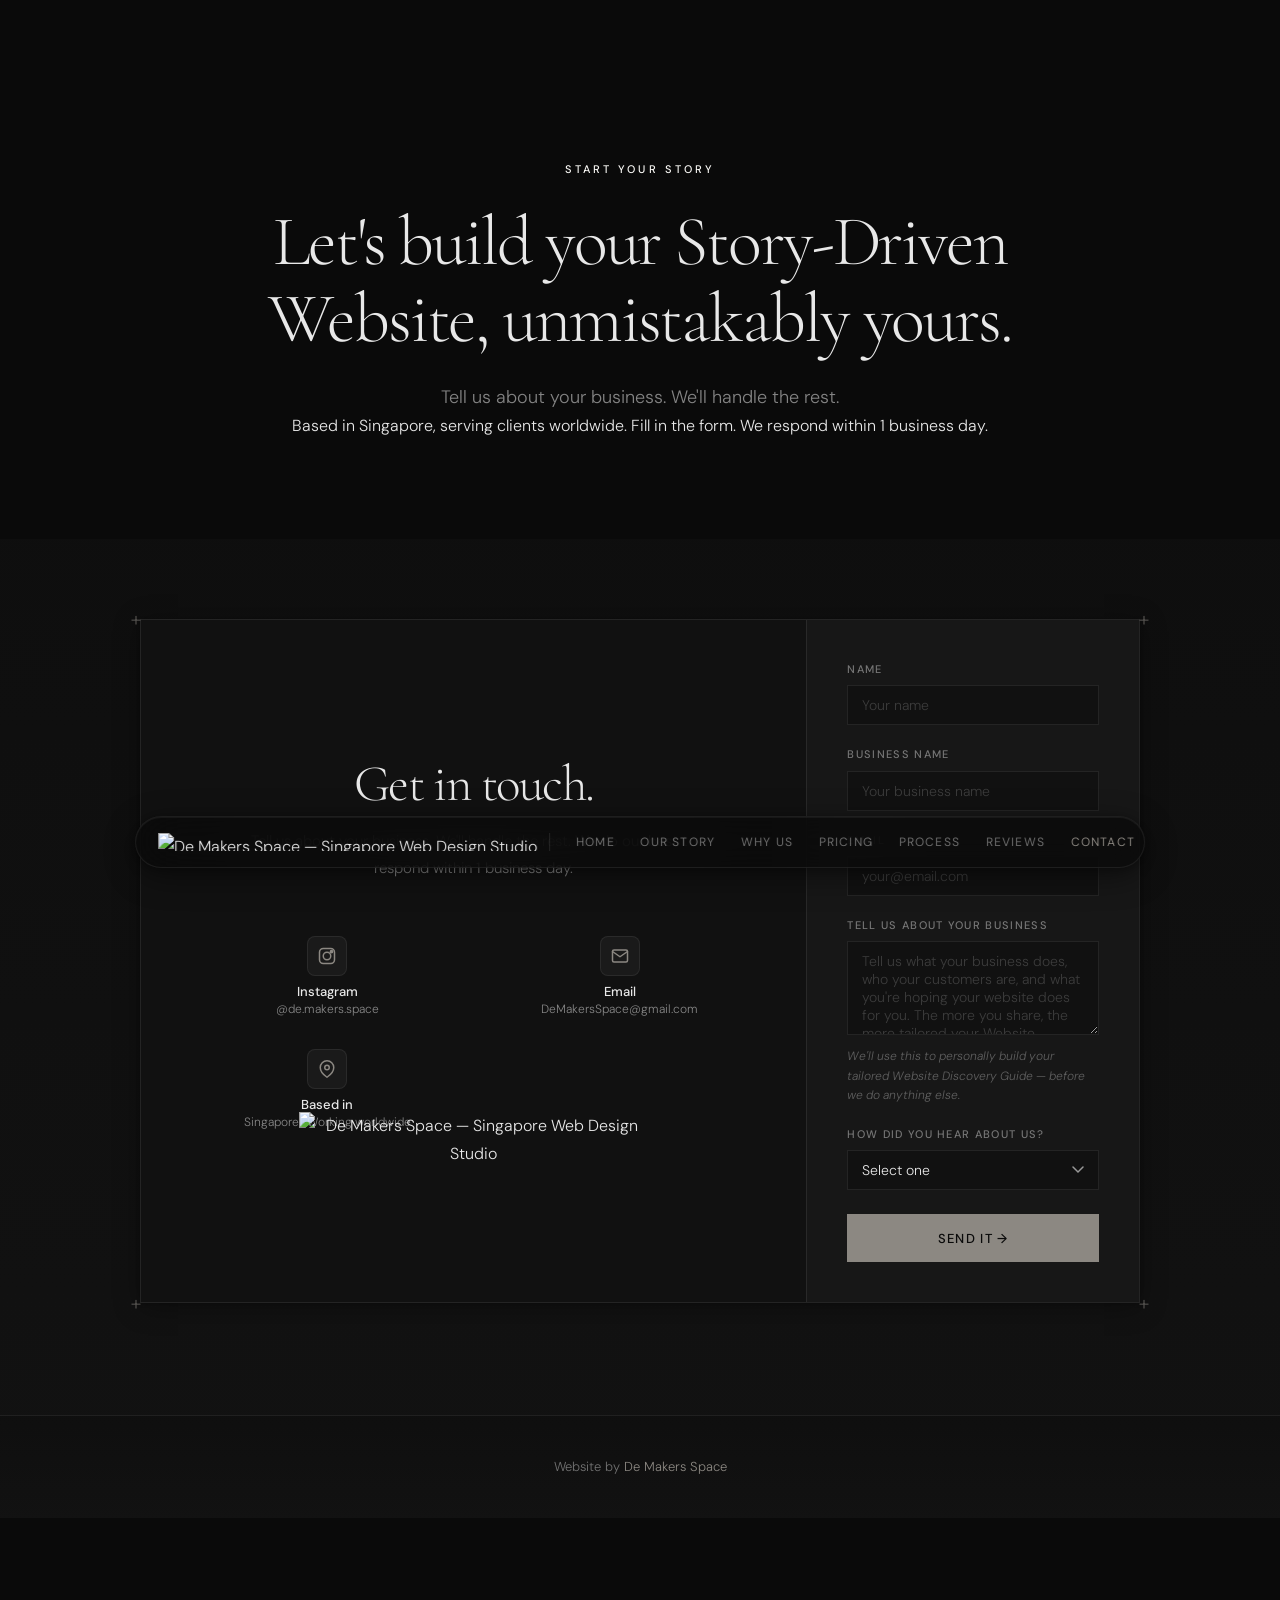
==== contact.html @ ecdd0b16 "Add files via upload" ====
<!DOCTYPE html>
<html lang="en">
<head>
  <meta charset="UTF-8" />
  <meta name="viewport" content="width=device-width, initial-scale=1.0, viewport-fit=cover" />
  <title>Contact | Hire a Web Designer Singapore | De Makers Space</title>
  <meta name="description" content="Ready to build your Singapore website? Contact De Makers Space. Fill in our quick form and we'll respond within 1 business day. Free first consultation." />
  <!-- ── SEO: Canonical & Indexing ── -->
  <link rel="canonical" href="https://demakersspace.com/contact.html" />
  <!-- ── SEO: Open Graph & Social Sharing ── -->
  <meta property="og:type" content="website" />
  <meta property="og:site_name" content="De Makers Space" />
  <meta property="og:url" content="https://demakersspace.com/contact.html" />
  <meta property="og:title" content="Contact | Hire a Web Designer Singapore | De Makers Space" />
  <meta property="og:description" content="Ready to build your website? Get in touch with De Makers Space. We respond within 1 business day." />
  <meta property="og:image" content="https://demakersspace.com/assets/DMS_Logo.png" />
  <meta property="og:image:alt" content="Contact De Makers Space — Singapore Web Design Studio" />
  <meta property="og:locale" content="en_SG" />
  <meta name="twitter:card" content="summary_large_image" />
  <meta name="twitter:title" content="Contact De Makers Space | Web Designer Singapore" />
  <meta name="twitter:description" content="Ready to build your website? Get in touch — we respond within 1 business day." />
  <meta name="twitter:image" content="https://demakersspace.com/assets/DMS_Logo.png" />
  <!-- ── Favicon ── -->
  <link rel="icon" href="assets/DMS_Logo.png" type="image/png" />
  <link rel="apple-touch-icon" href="assets/DMS_Logo.png" />
  <!-- ── AEO: Entity & Author Signals ── -->
  <meta name="author" content="De Makers Space" />
  <link rel="me" href="https://www.instagram.com/de.makers.space/" />
  <!-- ── SEO: Local & Geo Signals ── -->
  <meta name="geo.region" content="SG" />
  <meta name="geo.placename" content="Singapore" />
  <meta name="geo.position" content="1.3850;103.7447" />
  <!-- ── SEO: Google Search Console Verification ── -->
  <!-- <meta name="google-site-verification" content="REPLACE_WITH_YOUR_VERIFICATION_CODE" /> -->
  <!-- ── SEO: hreflang ── -->
  <link rel="alternate" hreflang="en-SG" href="https://demakersspace.com/contact.html" />
  <link rel="alternate" hreflang="x-default" href="https://demakersspace.com/contact.html" />
  <!-- ── Performance: Resource Hints ── -->
  <link rel="preconnect" href="https://fonts.googleapis.com" />
  <link rel="preconnect" href="https://fonts.gstatic.com" crossorigin />
  <link rel="dns-prefetch" href="https://www.google-analytics.com" />
  <link rel="preload" href="assets/DMS_Logo.webp" as="image" fetchpriority="high" />
  <link rel="preload" href="assets/ContactUsBackgroundHeroSection.webp" as="image" />
  <link rel="dns-prefetch" href="https://api.web3forms.com" />
  <!-- ── Fonts ── -->
  <link rel="stylesheet" href="https://fonts.googleapis.com/css2?family=Cormorant+Garamond:ital,wght@0,300;0,400;0,600;1,300;1,400&family=DM+Sans:wght@300;400;500&display=swap" />
  <!-- ── Styles ── -->
  <link rel="stylesheet" href="global.css" />
  <link rel="stylesheet" href="contact.css" />
  <!-- ── AEO: FAQ Schema ── -->
  <script type="application/ld+json">
  {
    "@context": "https://schema.org",
    "@type": "FAQPage",
    "mainEntity": [
      {
        "@type": "Question",
        "name": "How do I contact De Makers Space?",
        "acceptedAnswer": {
          "@type": "Answer",
          "text": "You can contact De Makers Space by filling in the contact form on this page with your name, business name, email address, and a brief description of your project. You can also reach us via email at DeMakersSpace@gmail.com or on Instagram at @de.makers.space. De Makers Space responds to all enquiries within 1 business day."
        }
      },
      {
        "@type": "Question",
        "name": "How do I get started with De Makers Space?",
        "acceptedAnswer": {
          "@type": "Answer",
          "text": "Getting started with De Makers Space is simple: fill in the contact form on this page, tell us about your business, your goals, and what you're looking for in a website. De Makers Space will respond within 1 business day to arrange a discovery call — from there, the 7-step process begins."
        }
      },
      {
        "@type": "Question",
        "name": "How quickly does De Makers Space respond to enquiries?",
        "acceptedAnswer": {
          "@type": "Answer",
          "text": "De Makers Space responds to all enquiries within 1 business day. For faster responses, you can also reach out directly on Instagram at @de.makers.space."
        }
      }
    ]
  }
  </script>
  <!-- ── SEO: Schema Markup — DOMAIN PLACEHOLDER: replace demakersspace.com with actual domain ── -->
  <script type="application/ld+json">
  {
    "@context": "https://schema.org",
    "@graph": [
      {
        "@type": "WebSite",
        "@id": "https://demakersspace.com/#website",
        "name": "De Makers Space",
        "url": "https://demakersspace.com"
      },
      {
        "@type": "ProfessionalService",
        "@id": "https://demakersspace.com/#business",
        "name": "De Makers Space",
        "url": "https://demakersspace.com",
        "logo": "https://demakersspace.com/assets/DMS_Logo.png",
        "description": "Boutique custom web design studio based in Singapore, working with businesses worldwide. We build story-first, handcoded websites — no templates, built around your brand.",
        "address": {
          "@type": "PostalAddress",
          "addressLocality": "Choa Chu Kang",
          "addressRegion": "Singapore",
          "postalCode": "",
          "addressCountry": "SG"
        },
        "geo": {
          "@type": "GeoCoordinates",
          "latitude": 1.3850,
          "longitude": 103.7447
        },
        "telephone": "",
        "email": "DeMakersSpace@gmail.com",
        "priceRange": "$$",
        "currenciesAccepted": "SGD",
        "areaServed": "Worldwide",
        "sameAs": ["https://www.instagram.com/de.makers.space/"]
      },
      {
        "@type": "ContactPage",
        "@id": "https://demakersspace.com/contact.html",
        "url": "https://demakersspace.com/contact.html",
        "name": "Contact | Hire a Web Designer Singapore | De Makers Space",
        "description": "Get in touch with De Makers Space. Tell us about your Singapore business and we'll respond within 1 business day.",
        "contactOption": "TollFree",
        "areaServed": "Worldwide",
        "availableLanguage": "English"
      },
      {
        "@type": "BreadcrumbList",
        "itemListElement": [
          {
            "@type": "ListItem",
            "position": 1,
            "name": "Home",
            "item": "https://demakersspace.com/"
          },
          {
            "@type": "ListItem",
            "position": 2,
            "name": "Contact",
            "item": "https://demakersspace.com/contact.html"
          }
        ]
      }
    ]
  }
  </script>
</head>
<body>
  <a href="#main-content" class="skip-link">Skip to main content</a>

  <!-- ── Pill Navigation ── -->
  <nav class="pill-nav" aria-label="Main navigation">
    <a href="index.html" class="pill-nav-logo">
      <picture>
        <source srcset="assets/DMS_Logo.webp" type="image/webp" />
        <img src="assets/DMS_Logo.png" alt="De Makers Space — Singapore Web Design Studio" fetchpriority="high" loading="eager" decoding="async" />
      </picture>
    </a>
    <div class="pill-nav-links">
      <a href="index.html"    class="pill-nav-link">Home</a>
      <a href="story.html"    class="pill-nav-link">Our Story</a>
      <a href="why-us.html"    class="pill-nav-link">Why Us</a>
      <a href="pricing.html"  class="pill-nav-link">Pricing</a>
      <a href="process.html"  class="pill-nav-link">Process</a>
      <a href="reviews.html"  class="pill-nav-link">Reviews</a>
      <a href="contact.html"  class="pill-nav-link">Contact</a>
    </div>
    <button class="pill-nav-hamburger" aria-label="Open menu">
      <span></span><span></span><span></span>
    </button>
  </nav>

  <!-- ── Mobile menu ── -->
  <div class="mobile-menu" role="dialog" aria-modal="true" aria-label="Navigation menu">
    <button class="mobile-menu-close" aria-label="Close menu">×</button>
    <nav class="mobile-menu-links">
      <a href="index.html"    class="mobile-menu-link">Home</a>
      <a href="story.html"    class="mobile-menu-link">Our Story</a>
      <a href="why-us.html"    class="mobile-menu-link">Why Us</a>
      <a href="pricing.html"  class="mobile-menu-link">Pricing</a>
      <a href="process.html"  class="mobile-menu-link">Process</a>
      <a href="reviews.html"  class="mobile-menu-link">Reviews</a>
      <a href="contact.html"  class="mobile-menu-link">Contact</a>
    </nav>
  </div>

  <main id="main-content">

    <!-- ── Hero ── -->
    <section class="page-hero" aria-label="Contact De Makers Space">
      <p class="eyebrow page-hero-eyebrow">START YOUR STORY</p>
      <h1 class="page-hero-title">Let's build your Story-Driven Website, unmistakably yours.</h1>
      <p class="page-hero-subtitle">Tell us about your business. We'll handle the rest.</p>
      <!-- AEO: Citation-ready sentence + "get started" answer -->
      <p class="page-hero-about">
        Based in Singapore, serving clients worldwide. Fill in the form. We respond within 1 business day.
      </p>
    </section>

    <!-- ── Contact Card ── -->
    <section class="cc-section" aria-label="Contact form">
      <div class="cc-wrap scroll-reveal-item">

        <!-- Contact Card -->
        <div class="cc-card">

          <!-- Corner + markers -->
          <span class="cc-corner cc-corner--tl" aria-hidden="true">+</span>
          <span class="cc-corner cc-corner--tr" aria-hidden="true">+</span>
          <span class="cc-corner cc-corner--bl" aria-hidden="true">+</span>
          <span class="cc-corner cc-corner--br" aria-hidden="true">+</span>

          <!-- Left panel: title, description, contact info -->
          <div class="cc-info-panel">
            <div class="cc-info-content">
              <h2 class="cc-title">Get in touch.</h2>
              <p class="cc-description">Tell us about your business. We'll handle the rest. We do our best to respond within 1 business day.</p>

              <div class="cc-items">

                <div class="cc-item">
                  <div class="cc-icon-wrap" aria-hidden="true">
                    <svg width="18" height="18" viewBox="0 0 24 24" fill="none" stroke="currentColor" stroke-width="2" stroke-linecap="round" stroke-linejoin="round"><rect x="2" y="2" width="20" height="20" rx="5"/><circle cx="12" cy="12" r="5"/><circle cx="18" cy="6" r="1.5" fill="currentColor"/></svg>
                  </div>
                  <div>
                    <p class="cc-item-label">Instagram</p>
                    <p class="cc-item-value">
                      <a href="https://www.instagram.com/de.makers.space/" target="_blank" rel="noopener noreferrer">@de.makers.space</a>
                    </p>
                  </div>
                </div>

                <div class="cc-item">
                  <div class="cc-icon-wrap" aria-hidden="true">
                    <svg width="18" height="18" viewBox="0 0 24 24" fill="none" stroke="currentColor" stroke-width="2" stroke-linecap="round" stroke-linejoin="round"><path d="M4 4h16c1.1 0 2 .9 2 2v12c0 1.1-.9 2-2 2H4c-1.1 0-2-.9-2-2V6c0-1.1.9-2 2-2z"/><polyline points="22,6 12,13 2,6"/></svg>
                  </div>
                  <div>
                    <p class="cc-item-label">Email</p>
                    <p class="cc-item-value">
                      <a href="mailto:DeMakersSpace@gmail.com">DeMakersSpace@gmail.com</a>
                    </p>
                  </div>
                </div>

                <div class="cc-item">
                  <div class="cc-icon-wrap" aria-hidden="true">
                    <svg width="18" height="18" viewBox="0 0 24 24" fill="none" stroke="currentColor" stroke-width="2" stroke-linecap="round" stroke-linejoin="round"><path d="M21 10c0 7-9 13-9 13s-9-6-9-13a9 9 0 0 1 18 0z"/><circle cx="12" cy="10" r="3"/></svg>
                  </div>
                  <div>
                    <p class="cc-item-label">Based in</p>
                    <p class="cc-item-value">Singapore · Working worldwide</p>
                  </div>
                </div>

              </div>

              <picture>
                <source srcset="assets/DMS_Logo-removebg-preview.webp" type="image/webp" />
                <img
                  src="assets/DMS_Logo-removebg-preview.png"
                  alt="De Makers Space — Singapore Web Design Studio"
                  class="cc-brand-logo"
                  loading="lazy"
                  decoding="async"
                />
              </picture>
            </div>
          </div>

          <!-- Right panel: form -->
          <div class="cc-form-panel">

            <form class="contact-form" id="contactForm" method="POST" action="https://api.web3forms.com/submit" novalidate>
              <!-- Web3Forms config — replace YOUR_ACCESS_KEY with the key from web3forms.com -->
              <input type="hidden" name="access_key" value="4c4adc54-1a69-40eb-a6df-1fb542bb03ad" />
              <input type="hidden" name="subject" value="New enquiry from De Makers Space website" />
              <input type="hidden" name="from_name" value="De Makers Space Contact Form" />
              <!-- Honeypot spam filter — must stay visually hidden -->
              <input type="checkbox" name="botcheck" style="display:none" tabindex="-1" aria-hidden="true" />
              <div class="form-field">
                <label class="form-label" for="name">Name</label>
                <input class="form-input" type="text" id="name" name="name" required placeholder="Your name" maxlength="100" autocomplete="name" aria-describedby="name-error" />
                <span class="form-error" id="name-error" aria-live="polite"></span>
              </div>
              <div class="form-field">
                <label class="form-label" for="business">Business Name</label>
                <input class="form-input" type="text" id="business" name="business" required placeholder="Your business name" maxlength="150" autocomplete="organization" aria-describedby="business-error" />
                <span class="form-error" id="business-error" aria-live="polite"></span>
              </div>
              <div class="form-field">
                <label class="form-label" for="email">Email</label>
                <input class="form-input" type="email" id="email" name="email" required placeholder="your@email.com" maxlength="254" autocomplete="email" aria-describedby="email-error" />
                <span class="form-error" id="email-error" aria-live="polite"></span>
              </div>
              <div class="form-field">
                <label class="form-label" for="message">Tell us about your business</label>
                <textarea class="form-input form-textarea" id="message" name="message" rows="4" required placeholder="Tell us what your business does, who your customers are, and what you're hoping your website does for you. The more you share, the more tailored your Website Discovery Guide will be." maxlength="3000" autocomplete="off" aria-describedby="message-error" aria-label="Tell us about your business"></textarea>
                <p class="form-field-note">We'll use this to personally build your tailored Website Discovery Guide — before we do anything else.</p>
                <span class="form-error" id="message-error" aria-live="polite"></span>
              </div>
              <div class="form-field">
                <label class="form-label" for="source">How did you hear about us?</label>
                <select class="form-input form-select" id="source" name="source">
                  <option value="" disabled selected>Select one</option>
                  <option value="instagram">Instagram</option>
                  <option value="referral">Referral</option>
                  <option value="google">Google</option>
                  <option value="other">Other</option>
                </select>
              </div>
              <button class="form-submit" type="submit">Send it →</button>
              <span class="form-submit-error" aria-live="polite"></span>
            </form>

            <!-- Success state -->
            <div class="contact-success" id="contactSuccess" aria-live="polite" hidden>
              <h2 class="success-heading">We've got your message.</h2>
              <p class="success-body">We'll be in touch shortly.</p>
            </div>

          </div>
        </div>
      </div>
    </section>

  </main>

  <!-- ── Footer ── -->
  <footer class="site-footer">
    <p>Website by <a href="https://www.instagram.com/de.makers.space/" target="_blank" rel="noopener noreferrer">De Makers Space</a></p>
  </footer>

  <script src="global.js" defer></script>
  <script src="contact.js" defer></script>
</body>
</html>
---- global.css ----
/* ═══════════════════════════════════════════════
   CSS CUSTOM PROPERTIES
═══════════════════════════════════════════════ */
:root {
  --color-bg:         #0A0A0A;
  --color-surface:    #111111;
  --color-surface-2:  #131313;
  --color-cover:      #1C1A16;
  --color-text:       #E8E8E8;
  --color-muted:      rgba(232,232,232,0.55);
  --color-subtle:     rgba(232,232,232,0.45);
  --color-dim:        rgba(232,232,232,0.35);
  --color-gold:       #FAF9F6;
  --color-primary:    var(--color-gold);
  --color-ash:        #8C8882;
  --color-ash-glow:   rgba(140,136,130,0.18);
  --color-ash-dim:    rgba(140,136,130,0.08);
  --color-border:     rgba(255,255,255,0.06);
  --color-input:      rgba(255,255,255,0.08);
  --color-error:      #C4615A;

  /* Digital Serenity section — homepage light-mode panel */
  --color-ds-dark:    #28282B;
  --color-ds-mid:     #7B7B7C;

  --font-heading:     'Cormorant Garamond', Georgia, 'Times New Roman', serif;
  --font-body:        'DM Sans', 'Helvetica Neue', Arial, sans-serif;

  --spacing-sm:       1rem;
  --spacing-md:       2rem;
  --spacing-lg:       4rem;
  --spacing-xl:       7.5rem;

  --nav-h:            64px;
  --gradient-dark:    linear-gradient(0deg, rgba(200,200,200,.04), rgba(120,120,120,.04));

  /* Planned expansions: services page, portfolio section */
}


/* ═══════════════════════════════════════════════
   CSS RESET & BASE
═══════════════════════════════════════════════ */
*, *::before, *::after {
  box-sizing: border-box;
  margin: 0;
  padding: 0;
}

html {
  scroll-behavior: smooth;
  /* Prevents flash of unstyled content before curtain JS runs */
  background: var(--color-bg);
}

body {
  background-color: var(--color-bg);
  color: var(--color-text);
  font-family: var(--font-body);
  font-weight: 300;
  line-height: 1.7;
  -webkit-font-smoothing: antialiased;
  -moz-osx-font-smoothing: grayscale;
  padding-bottom: calc(5.5rem + env(safe-area-inset-bottom, 0px));
}

body.nav-locked {
  overflow: hidden;
}

img {
  max-width: 100%;
  height: auto;
  display: block;
}

a {
  color: inherit;
  text-decoration: none;
}

button {
  font-family: inherit;
  cursor: pointer;
  background: none;
  border: none;
}

ul, ol {
  list-style: none;
}

/* ═══════════════════════════════════════════════
   SKIP LINK — accessibility
═══════════════════════════════════════════════ */
.skip-link {
  position: absolute;
  top: -100%;
  left: 1rem;
  z-index: 9999;
  background: var(--color-surface);
  color: var(--color-text);
  font-family: var(--font-body);
  font-size: 0.875rem;
  padding: 0.5rem 1.25rem;
  border: 1px solid var(--color-border);
  text-decoration: none;
  border-radius: 4px;
  transition: top 0.2s ease;
}
.skip-link:focus {
  top: 1rem;
  outline: 2px solid var(--color-ash);
  outline-offset: 2px;
}

/* ═══════════════════════════════════════════════
   TYPOGRAPHY HELPERS
═══════════════════════════════════════════════ */
.eyebrow {
  font-family: var(--font-body);
  font-weight: 500;
  font-size: 11px;
  text-transform: uppercase;
  letter-spacing: 0.28em;
  color: var(--color-gold);
  display: block;
}

/* ═══════════════════════════════════════════════
   SCROLL REVEAL
═══════════════════════════════════════════════ */
.scroll-reveal-item {
  opacity: 0;
  transform: translateY(30px);
  transition: opacity 0.7s ease, transform 0.7s ease;
  will-change: transform, opacity;
}
.scroll-reveal-item.revealed {
  opacity: 1;
  transform: translateY(0);
  will-change: auto;
}

/* ═══════════════════════════════════════════════
   SECTION WRAPPER
═══════════════════════════════════════════════ */
.section-wrap {
  padding: 120px 0;
  background-image: var(--gradient-dark);
}
.section-wrap--alt {
  background-color: var(--color-surface);
}
.section-inner {
  max-width: 1100px;
  margin: 0 auto;
  padding: 0 2.5rem;
}

@media (max-width: 768px) {
  .section-wrap { padding: 80px 0; }
  .section-inner { padding: 0 1.5rem; }
}

/* ═══════════════════════════════════════════════
   PILL NAVIGATION — bottom-floating, fluid.glass
═══════════════════════════════════════════════ */
.pill-nav {
  position: fixed;
  bottom: 2rem;
  bottom: calc(2rem + env(safe-area-inset-bottom, 0px));
  left: 50%;
  transform: translateX(-50%);
  z-index: 100;
  height: 52px;
  max-width: calc(100vw - 2rem);
  display: flex;
  align-items: center;
  padding: 0 0.5rem;
  border-radius: 9999px;
  background: rgba(10, 10, 10, 0.82);
  backdrop-filter: blur(24px) saturate(160%);
  -webkit-backdrop-filter: blur(24px) saturate(160%);
  border: 1px solid rgba(255, 255, 255, 0.08);
  box-shadow:
    0 8px 32px rgba(0, 0, 0, 0.45),
    0 2px 8px  rgba(0, 0, 0, 0.25),
    inset 0 1px 0 rgba(255, 255, 255, 0.05);
  white-space: nowrap;
  overflow: hidden;
}

/* Logo */
.pill-nav-logo {
  display: flex;
  align-items: center;
  padding: 0 0.6rem 0 0.85rem;
  flex-shrink: 0;
  text-decoration: none;
}
.pill-nav-logo img {
  height: 0.5cm;
  width: auto;
  object-fit: contain;
}
/* Thin separator after logo */
.pill-nav-logo::after {
  content: '';
  display: block;
  width: 1px;
  height: 18px;
  background: rgba(255, 255, 255, 0.10);
  margin-left: 0.75rem;
  flex-shrink: 0;
}

/* Link row */
.pill-nav-links {
  display: flex;
  align-items: center;
  padding: 0 0.25rem;
}

.pill-nav-link {
  font-family: var(--font-body);
  font-weight: 400;
  font-size: 12px;
  text-transform: uppercase;
  letter-spacing: 0.1em;
  color: var(--color-subtle);
  padding: 0.35rem 0.8rem;
  border-radius: 9999px;
  text-decoration: none;
  transition: color 0.2s ease, background 0.2s ease;
}
.pill-nav-link:hover  {
  color: var(--color-text);
  background: rgba(255, 255, 255, 0.05);
}
.pill-nav-link:focus-visible {
  outline: 2px solid var(--color-ash);
  outline-offset: 2px;
}
.pill-nav-link.active { color: var(--color-ash); }

/* Hamburger */
.pill-nav-hamburger {
  display: none;
  flex-direction: column;
  gap: 4.5px;
  padding: 0.45rem 0.85rem;
  margin-right: 0.25rem;
  cursor: pointer;
  background: none;
  border: none;
}
.pill-nav-hamburger span {
  display: block;
  width: 18px;
  height: 1.5px;
  background: var(--color-text);
  border-radius: 1px;
}

/* Mobile overlay */
.mobile-menu {
  position: fixed;
  inset: 0;
  z-index: 200;
  background: var(--color-bg);
  display: flex;
  flex-direction: column;
  align-items: center;
  justify-content: center;
  transform: translateX(100%);
  transition: transform 0.35s ease;
}
.mobile-menu.open {
  transform: translateX(0);
}
.mobile-menu-close {
  position: absolute;
  top: 1rem;
  right: 1.5rem;
  font-size: 2rem;
  color: var(--color-text);
  line-height: 1;
}
.mobile-menu-links {
  display: flex;
  flex-direction: column;
  align-items: center;
  gap: 2rem;
}
.mobile-menu-link {
  font-family: var(--font-heading);
  font-style: italic;
  font-weight: 300;
  font-size: 2rem;
  color: var(--color-text);
}
.mobile-menu-link:focus-visible {
  outline: 2px solid var(--color-ash);
  outline-offset: 4px;
}
.mobile-menu-link.active {
  color: var(--color-ash);
}

@media (max-width: 768px) {
  .pill-nav              { bottom: 1.5rem; bottom: calc(1.5rem + env(safe-area-inset-bottom, 0px)); height: 48px; }
  .pill-nav-links        { display: none; }
  .pill-nav-hamburger    { display: flex; }
}

/* ═══════════════════════════════════════════════
   FOOTER
═══════════════════════════════════════════════ */
.site-footer {
  border-top: 1px solid var(--color-border);
  padding: 2.5rem;
  text-align: center;
  background: var(--color-bg);
  background-image: var(--gradient-dark);
}
.site-footer p {
  font-family: var(--font-body);
  font-size: 13px;
  color: var(--color-subtle);
}
.site-footer a {
  color: var(--color-ash);
  transition: text-decoration 0.2s ease;
}
.site-footer a:hover {
  text-decoration: underline;
}

/* ═══════════════════════════════════════════════
   MOTION BUTTON
═══════════════════════════════════════════════ */
.motion-btn-wrap {
  display: flex;
  justify-content: center;
  margin-top: 2.75rem;
}
.motion-btn {
  position: relative;
  display: inline-block;
  width: 240px;
  padding: 4px;
  background: #111111;
  border: 1.5px solid rgba(140,136,130,0.25);
  border-radius: 9999px;
  cursor: pointer;
  outline: none;
  overflow: hidden;
  text-decoration: none;
}
.motion-btn:focus-visible {
  outline: 2px solid var(--color-text);
  outline-offset: 3px;
}
.motion-btn-circle {
  display: block;
  width: 48px;
  height: 48px;
  border-radius: 9999px;
  background: var(--color-ash);
  transition: width 500ms cubic-bezier(0.16, 1, 0.3, 1);
}
.motion-btn:hover .motion-btn-circle,
.motion-btn:focus-visible .motion-btn-circle {
  width: 100%;
}
.motion-btn-icon {
  position: absolute;
  top: 50%;
  left: 1rem;
  transform: translateY(-50%);
  color: var(--color-bg);
  display: flex;
  align-items: center;
  transition: transform 500ms cubic-bezier(0.16, 1, 0.3, 1);
  pointer-events: none;
}
.motion-btn:hover .motion-btn-icon,
.motion-btn:focus-visible .motion-btn-icon {
  transform: translate(0.4rem, -50%);
}
.motion-btn-label {
  position: absolute;
  top: 50%;
  left: 50%;
  margin-left: 1rem;
  transform: translate(-50%, -50%);
  font-family: var(--font-body);
  font-size: 1rem;
  font-weight: 500;
  letter-spacing: -0.02em;
  color: var(--color-text);
  white-space: nowrap;
  transition: color 500ms cubic-bezier(0.16, 1, 0.3, 1);
  pointer-events: none;
}
.motion-btn:hover .motion-btn-label,
.motion-btn:focus-visible .motion-btn-label {
  color: var(--color-bg);
}

/* ═══════════════════════════════════════════════
   TESTIMONIALS
═══════════════════════════════════════════════ */
.testimonials {
  margin-top: 4rem;
  padding-top: 3rem;
  border-top: 1px solid rgba(255,255,255,0.08);
}
.testimonials-quotes {
  display: grid;
  grid-template-columns: 1fr;
  margin-bottom: 1rem;
}
.testimonials-quote {
  grid-area: 1 / 1;
  font-family: var(--font-heading);
  font-size: clamp(1.25rem, 2.4vw, 1.55rem);
  font-weight: 300;
  font-style: italic;
  line-height: 1.65;
  letter-spacing: -0.01em;
  color: var(--color-text);
  opacity: 0;
  transform: translateY(0.6rem);
  filter: blur(3px);
  transition: opacity 500ms ease, transform 500ms ease, filter 500ms ease;
  pointer-events: none;
}
.testimonials-quote.is-active {
  opacity: 1;
  transform: translateY(0);
  filter: blur(0);
  pointer-events: auto;
}
.testimonials-quote.is-active.quote-float-in {
  animation: ds-word-appear 0.9s ease-out forwards;
}
.testimonials-row {
  display: flex;
  align-items: center;
  gap: 1.5rem;
}
.testimonials-avatars {
  display: flex;
  flex-direction: row;
  flex-shrink: 0;
}
.testimonials-avatar {
  position: relative;
  width: 2.75rem;
  height: 2.75rem;
  border-radius: 50%;
  overflow: hidden;
  border: 2px solid #1A1A1A;
  background: none;
  padding: 0;
  cursor: pointer;
  outline: none;
  margin-left: -0.5rem;
  flex-shrink: 0;
  filter: grayscale(1);
  transition: transform 300ms cubic-bezier(0.16, 1, 0.3, 1), filter 300ms cubic-bezier(0.16, 1, 0.3, 1);
}
.testimonials-avatar:first-child { margin-left: 0; }
.testimonials-avatar:hover {
  filter: grayscale(0);
  transform: scale(1.06);
}
.testimonials-avatar.is-active {
  filter: grayscale(0);
  transform: scale(1.12);
  z-index: 1;
}
.testimonials-avatar img {
  width: 100%;
  height: 100%;
  object-fit: cover;
  display: block;
}
.testimonials-sep {
  width: 1px;
  height: 2.25rem;
  background: rgba(255,255,255,0.12);
  flex-shrink: 0;
}
.testimonials-meta {
  display: grid;
  grid-template-columns: 1fr;
  flex: 1;
  min-width: 0;
}
.testimonials-author {
  grid-area: 1 / 1;
  display: flex;
  flex-direction: column;
  justify-content: center;
  opacity: 0;
  transform: translateX(-0.4rem);
  transition: opacity 400ms ease, transform 400ms ease;
  pointer-events: none;
}
.testimonials-author.is-active {
  opacity: 1;
  transform: translateX(0);
  pointer-events: auto;
}
.testimonials-name {
  font-family: var(--font-body);
  font-size: 0.875rem;
  font-weight: 500;
  color: var(--color-text);
  line-height: 1.3;
}
.testimonials-role {
  font-family: var(--font-body);
  font-size: 0.72rem;
  font-weight: 300;
  color: var(--color-ash);
  line-height: 1.3;
  margin-top: 0.15rem;
}

/* ═══════════════════════════════════════════════
   CTA SECTION (shared)
═══════════════════════════════════════════════ */
.cta-section {
  padding: 120px 1.5rem;
  text-align: center;
  background: var(--color-bg);
  background-image: var(--gradient-dark);
}
.cta-heading {
  font-family: var(--font-heading);
  font-weight: 300;
  font-style: italic;
  font-size: clamp(2.25rem, 4.5vw, 3.25rem);
  color: var(--color-text);
}
.cta-body {
  margin-top: 1.5rem;
  max-width: 520px;
  margin-left: auto;
  margin-right: auto;
  font-family: var(--font-body);
  font-weight: 300;
  font-size: 1rem;
  color: var(--color-muted);
  line-height: 1.7;
}
.cta-btn {
  display: inline-flex;
  align-items: center;
  justify-content: center;
  margin-top: 2.5rem;
  border: 1px solid var(--color-ash);
  color: var(--color-ash);
  font-family: var(--font-body);
  font-weight: 500;
  font-size: 13px;
  text-transform: uppercase;
  letter-spacing: 0.12em;
  height: 48px;
  padding: 0 2rem;
  min-width: 220px;
  transition: background 0.25s ease, color 0.25s ease;
}
.cta-btn:hover {
  background: var(--color-ash);
  color: var(--color-bg);
}

@media (max-width: 768px) {
  .cta-section { padding: 80px 1.5rem; }
}

/* ── Eyebrow spacing inside CTA sections ── */
.cta-section .eyebrow {
  margin-bottom: 2.5rem;
}
.cta-section-eyebrow {
  margin-bottom: 1.5rem;
}

/* ── Shared heading helpers (used by WhyUs, Pricing) ── */
.svc-center-eyebrow {
  text-align: center;
  margin-bottom: 1rem;
}
.svc-heading {
  font-family: var(--font-heading);
  font-weight: 300;
  font-size: clamp(2rem, 3.5vw, 2.75rem);
  line-height: 1.2;
  color: var(--color-text);
  margin-bottom: 0;
}
.svc-center-heading {
  text-align: center;
  margin-bottom: 4rem;
}
.svc-body {
  font-family: var(--font-body);
  font-weight: 300;
  font-size: 1.0625rem;
  color: var(--color-muted);
  line-height: 1.8;
  max-width: 640px;
  margin: 1.5rem auto 0;
}
.svc-body em {
  font-family: var(--font-heading);
  font-style: italic;
}
.eyebrow-diamond {
  display: inline-flex;
  align-items: center;
  gap: 0.6rem;
}
.eyebrow-diamond::before {
  content: '';
  display: inline-block;
  width: 5px;
  height: 5px;
  background: var(--color-ash);
  transform: rotate(45deg);
  flex-shrink: 0;
  opacity: 0.7;
}


/* ═══════════════════════════════════════════════
   DMS HIGHLIGHT CARD
   Translates React highlight-card into vanilla
   CSS — DMS palette: cream / ash / near-black
═══════════════════════════════════════════════ */

.dms-hcard-wrap {
  display: flex;
  justify-content: center;
  align-items: center;
}

/* ── Shell ── */
.dms-hcard {
  position: relative;
  width: 100%;
  max-width: 390px;
  background: linear-gradient(135deg, #010101 0%, #0a0a0a 50%, #010101 100%);
  border: 1px solid rgba(250, 249, 246, 0.10);
  border-radius: 1rem;
  overflow: hidden;
  transition:
    transform      0.5s cubic-bezier(0.25, 0, 0, 1),
    border-color   0.5s ease,
    box-shadow     0.5s ease;
  box-shadow:
    0 25px 60px rgba(0, 0, 0, 0.80),
    0  6px 20px rgba(0, 0, 0, 0.50);
}
.dms-hcard:hover {
  transform: scale(1.04) rotate(-0.8deg);
  border-color: rgba(250, 249, 246, 0.22);
  box-shadow:
    0 35px 72px rgba(0, 0, 0, 0.90),
    0  8px 24px rgba(0, 0, 0, 0.60),
    0  0  50px rgba(140, 136, 130, 0.06);
}

/* ── Background layer ── */
.dms-hcard-bg {
  position: absolute;
  inset: 0;
  z-index: 0;
  overflow: hidden;
  pointer-events: none;
}
.dms-hcard-bg::before {
  content: '';
  position: absolute;
  inset: 0;
  background: linear-gradient(135deg,
    rgba(250, 249, 246, 0.03) 0%,
    rgba(140, 136, 130, 0.06) 100%);
  opacity: 0.4;
  transition: opacity 0.5s ease;
}
.dms-hcard:hover .dms-hcard-bg::before { opacity: 0.65; }

/* Ambient orb — bottom left, slow drift */
.dms-hcard-orb1 {
  position: absolute;
  bottom: -5rem;
  left: -5rem;
  width: 13rem;
  height: 13rem;
  border-radius: 50%;
  background: radial-gradient(circle,
    rgba(140, 136, 130, 0.14) 0%,
    transparent 70%);
  filter: blur(24px);
  opacity: 0.30;
  animation: dms-hcard-drift 6s ease-in-out infinite;
  transition: opacity 0.7s ease, transform 0.7s ease;
}
.dms-hcard:hover .dms-hcard-orb1 { opacity: 0.50; transform: scale(1.12); }

/* Ping orb — top area */
.dms-hcard-orb2 {
  position: absolute;
  top: 2.5rem;
  left: 2.5rem;
  width: 3.5rem;
  height: 3.5rem;
  border-radius: 50%;
  background: rgba(250, 249, 246, 0.04);
  filter: blur(10px);
  animation: dms-hcard-ping 3.2s cubic-bezier(0, 0, 0.2, 1) infinite;
}

/* Ping orb — bottom right */
.dms-hcard-orb3 {
  position: absolute;
  bottom: 3.5rem;
  right: 3.5rem;
  width: 2.5rem;
  height: 2.5rem;
  border-radius: 50%;
  background: rgba(140, 136, 130, 0.05);
  filter: blur(7px);
  animation: dms-hcard-ping 3.2s cubic-bezier(0, 0, 0.2, 1) infinite 0.9s;
}

/* Shimmer sweep — travels on hover */
.dms-hcard-shimmer {
  position: absolute;
  inset: 0;
  background: linear-gradient(
    100deg,
    transparent 20%,
    rgba(250, 249, 246, 0.04) 50%,
    transparent 80%
  );
  transform: skewX(-12deg) translateX(120%);
  transition: transform 1s cubic-bezier(0.25, 0, 0, 1);
  pointer-events: none;
}
.dms-hcard:hover .dms-hcard-shimmer {
  transform: skewX(-12deg) translateX(-220%);
}

/* ── Content body ── */
.dms-hcard-body {
  position: relative;
  z-index: 1;
  padding: 2.75rem 2rem 2.5rem;
  display: flex;
  flex-direction: column;
  align-items: center;
  text-align: center;
}

/* ── Icon ── */
.dms-hcard-icon-wrap {
  position: relative;
  margin-bottom: 1.75rem;
}
.dms-hcard-icon-ring1,
.dms-hcard-icon-ring2 {
  position: absolute;
  inset: -3px;
  border-radius: 50%;
  pointer-events: none;
}
.dms-hcard-icon-ring1 {
  border: 2px solid rgba(250, 249, 246, 0.16);
  animation: dms-hcard-ping 2.4s cubic-bezier(0, 0, 0.2, 1) infinite;
}
.dms-hcard-icon-ring2 {
  border: 1px solid rgba(250, 249, 246, 0.08);
  animation: dms-hcard-pulse 3s ease-in-out infinite;
}
.dms-hcard-icon {
  position: relative;
  padding: 1.35rem;
  border-radius: 50%;
  border: 1px solid rgba(250, 249, 246, 0.16);
  background: linear-gradient(
    135deg,
    rgba(10, 10, 10, 0.90) 0%,
    rgba(20, 20, 18, 0.70) 100%
  );
  box-shadow:
    0 20px 40px rgba(0, 0, 0, 0.55),
    inset 0 1px 0 rgba(255, 255, 255, 0.06);
  transition:
    transform  0.5s cubic-bezier(0.25, 0, 0, 1),
    box-shadow 0.5s ease;
}
.dms-hcard:hover .dms-hcard-icon {
  transform: rotate(12deg) scale(1.1);
  box-shadow:
    0 24px 48px rgba(0, 0, 0, 0.65),
    0  0  24px rgba(140, 136, 130, 0.10),
    inset 0 1px 0 rgba(255, 255, 255, 0.08);
}
.dms-hcard-icon svg {
  display: block;
  width: 2rem;
  height: 2rem;
  color: var(--color-text);
  transition: transform 0.7s cubic-bezier(0.25, 0, 0, 1);
}
/* Full-spin variant for refresh/maintenance icon */
.dms-hcard--spin:hover .dms-hcard-icon svg {
  transform: rotate(360deg);
}

/* ── Title ── */
.dms-hcard-title {
  font-family: var(--font-heading);
  font-size: clamp(1.55rem, 3vw, 2.1rem);
  font-weight: 400;
  line-height: 1.2;
  letter-spacing: -0.02em;
  color: var(--color-text);
  margin-bottom: 1rem;
  transition: transform 0.35s cubic-bezier(0.25, 0, 0, 1);
}
.dms-hcard-title em {
  font-style: italic;
  font-weight: 300;
  color: var(--color-ash);
}
.dms-hcard:hover .dms-hcard-title { transform: scale(1.025); }

/* ── Description lines ── */
.dms-hcard-desc {
  display: flex;
  flex-direction: column;
  gap: 0.1rem;
  max-width: 26ch;
  margin: 0 auto;
}
.dms-hcard-desc p {
  font-family: var(--font-body);
  font-size: 0.875rem;
  font-weight: 300;
  line-height: 1.85;
  color: var(--color-muted);
  transition: color 0.3s ease;
}
.dms-hcard:hover .dms-hcard-desc p { color: rgba(250, 249, 246, 0.68); }

/* ── Accent bar ── */
.dms-hcard-bar {
  width: 33%;
  height: 1px;
  background: linear-gradient(
    to right,
    transparent,
    var(--color-ash),
    transparent
  );
  border-radius: 999px;
  margin-top: 1.75rem;
  transition:
    width  0.5s cubic-bezier(0.25, 0, 0, 1),
    height 0.35s ease;
  animation: dms-hcard-pulse 3.5s ease-in-out infinite;
}
.dms-hcard:hover .dms-hcard-bar {
  width: 50%;
  height: 2px;
}

/* ── Bouncing dots ── */
.dms-hcard-dots {
  display: flex;
  gap: 0.45rem;
  margin-top: 0.9rem;
  opacity: 0.45;
  transition: opacity 0.3s ease;
}
.dms-hcard:hover .dms-hcard-dots { opacity: 1; }
.dms-hcard-dot {
  width: 5px;
  height: 5px;
  border-radius: 50%;
  background: var(--color-ash);
  animation: dms-hcard-bounce 1.4s ease-in-out infinite;
}
.dms-hcard-dot:nth-child(2) { animation-delay: 0.1s; }
.dms-hcard-dot:nth-child(3) { animation-delay: 0.2s; }

/* ── CTA inside card ── */
.dms-hcard-cta {
  display: inline-flex;
  align-items: center;
  gap: 0.45rem;
  margin-top: 1.75rem;
  font-family: var(--font-body);
  font-size: 0.85rem;
  font-weight: 500;
  letter-spacing: 0.18em;
  text-transform: uppercase;
  color: var(--color-ash);
  text-decoration: none;
  border: 1px solid rgba(140, 136, 130, 0.32);
  padding: 0.9rem 2.5rem;
  transition:
    background    0.25s ease,
    color         0.25s ease,
    border-color  0.25s ease;
}
.dms-hcard-cta:hover {
  background: var(--color-ash);
  color: var(--color-bg);
  border-color: var(--color-ash);
}
.dms-hcard-cta:focus-visible {
  outline: 2px solid var(--color-text);
  outline-offset: 3px;
}

/* ── Corner accent glows ── */
.dms-hcard-corner-tl,
.dms-hcard-corner-br {
  position: absolute;
  width: 5rem;
  height: 5rem;
  opacity: 0;
  pointer-events: none;
  transition: opacity 0.5s ease;
  z-index: 0;
}
.dms-hcard-corner-tl {
  top: 0; left: 0;
  background: radial-gradient(
    circle at 0% 0%,
    rgba(250, 249, 246, 0.07) 0%,
    transparent 70%
  );
  border-bottom-right-radius: 1.5rem;
}
.dms-hcard-corner-br {
  bottom: 0; right: 0;
  background: radial-gradient(
    circle at 100% 100%,
    rgba(250, 249, 246, 0.07) 0%,
    transparent 70%
  );
  border-top-left-radius: 1.5rem;
}
.dms-hcard:hover .dms-hcard-corner-tl,
.dms-hcard:hover .dms-hcard-corner-br { opacity: 1; }

/* ── Keyframes ── */
@keyframes dms-hcard-drift {
  0%, 100% { transform: translateY(0)  translateX(0); }
  33%       { transform: translateY(-8px) translateX(4px); }
  66%       { transform: translateY(4px)  translateX(-6px); }
}
@keyframes dms-hcard-ping {
  0%        { transform: scale(1);   opacity: 0.65; }
  75%, 100% { transform: scale(1.9); opacity: 0; }
}
@keyframes dms-hcard-pulse {
  0%, 100% { opacity: 1; }
  50%      { opacity: 0.45; }
}
@keyframes dms-hcard-bounce {
  0%, 100% { transform: translateY(0); }
  50%      { transform: translateY(-4px); }
}

/* ── Responsive ── */
@media (max-width: 480px) {
  .dms-hcard         { max-width: 100%; }
  .dms-hcard-body    { padding: 2rem 1.5rem; }
  .dms-hcard-desc    { max-width: 100%; }
}

/* ── Reduced motion ── */
@media (prefers-reduced-motion: reduce) {
  .dms-hcard,
  .dms-hcard-icon,
  .dms-hcard-icon svg,
  .dms-hcard-shimmer,
  .dms-hcard-bar,
  .dms-hcard-title { transition: none; }
  .dms-hcard:hover { transform: none; }
  .dms-hcard:hover .dms-hcard-shimmer {
    transform: skewX(-12deg) translateX(120%);
  }
  .dms-hcard-icon-ring1,
  .dms-hcard-icon-ring2,
  .dms-hcard-orb1,
  .dms-hcard-orb2,
  .dms-hcard-orb3,
  .dms-hcard-dot,
  .dms-hcard-bar { animation: none; }
  .dms-hcard-dots { opacity: 1; }
}

/* ═══════════════════════════════════════════════
   PAGE HERO (shared for services / process / contact)
═══════════════════════════════════════════════ */
.page-hero {
  padding: 160px 1.5rem 100px;
  text-align: center;
  background: var(--color-bg);
  background-image: var(--gradient-dark);
}
.page-hero-eyebrow {
  margin-bottom: 1.5rem;
}
.page-hero-title {
  font-family: var(--font-heading);
  font-weight: 300;
  font-size: clamp(2.75rem, 5.5vw, 4.5rem);
  line-height: 1.1;
  letter-spacing: -0.03em;
  color: var(--color-text);
  max-width: 750px;
  margin: 0 auto;
}
.page-hero-subtitle {
  margin-top: 1.5rem;
  max-width: 600px;
  margin-left: auto;
  margin-right: auto;
  font-family: var(--font-body);
  font-weight: 300;
  font-size: 1.125rem;
  color: var(--color-muted);
  line-height: 1.7;
}

@media (max-width: 768px) {
  .page-hero { padding: 120px 1.5rem 80px; }
}

/* ═══════════════════════════════════════════════
   KEYFRAMES
═══════════════════════════════════════════════ */
@keyframes fadeUp {
  from { opacity: 0; transform: translateY(22px); }
  to   { opacity: 1; transform: translateY(0); }
}
@keyframes load {
  0%   { opacity: 0; }
  100% { opacity: 1; }
}
@keyframes up {
  100% { transform: translateY(0); }
}
@keyframes spotlight {
  0%   { transform: rotateZ(0deg) scale(1);    filter: blur(15px) opacity(0.5); }
  20%  { transform: rotateZ(-1deg) scale(1.2); filter: blur(16px) opacity(0.6); }
  40%  { transform: rotateZ(2deg) scale(1.3);  filter: blur(14px) opacity(0.4); }
  60%  { transform: rotateZ(-2deg) scale(1.2); filter: blur(15px) opacity(0.6); }
  80%  { transform: rotateZ(1deg) scale(1.1);  filter: blur(13px) opacity(0.4); }
  100% { transform: rotateZ(0deg) scale(1);    filter: blur(15px) opacity(0.5); }
}
@keyframes loadrot {
  0%   { transform: rotate(0deg) scale(0); }
  100% { transform: scale(1); }
}
@keyframes accentload {
  0%   { opacity: 0; transform: scale(0); }
  100% { opacity: 1; transform: scale(1); }
}
@keyframes scrollbounce {
  0%, 100% { transform: translateY(0); }
  50%       { transform: translateY(5px); }
}
@keyframes scrollLineFall {
  0%   { transform: scaleY(0); opacity: 0; transform-origin: top; }
  20%  { opacity: 1; }
  80%  { transform: scaleY(1); opacity: 1; transform-origin: top; }
  100% { transform: scaleY(1); opacity: 0; transform-origin: top; }
}
@keyframes revealImage {
  from { clip-path: polygon(100% 0, 100% 0, 100% 100%, 100% 100%); }
  to   { clip-path: polygon(25% 0, 100% 0, 100% 100%, 0% 100%); }
}

/* ═══════════════════════════════════════════════
   REDUCED MOTION
═══════════════════════════════════════════════ */
@media (prefers-reduced-motion: reduce) {
  .scroll-reveal-item { transform: none; transition: opacity 400ms ease; }
  .spotlight-beam     { animation: none !important; }
  .particle-canvas    { animation: none; opacity: 1; }
  .anim-item          { animation: none !important; opacity: 1; }
}
---- contact.css ----
/* ═══════════════════════════════════════════════
   CONTACT PAGE
═══════════════════════════════════════════════ */

/* ── Contact page hero override ── */
.page-hero {
  position: relative;
  background-image:
    linear-gradient(to bottom, rgba(10,10,10,0.62) 0%, rgba(10,10,10,0.55) 60%, rgba(10,10,10,0.78) 100%),
    url('assets/ContactUsBackgroundHeroSection.webp');
  background-size: cover;
  background-position: center;
  background-repeat: no-repeat;
}

/* ── Section wrapper ── */
.cc-section {
  padding: 5rem 2rem 7rem;
  background: var(--color-bg);
  background-image: var(--gradient-dark);
}

.cc-wrap {
  max-width: 1000px;
  margin: 0 auto;
}

/* ═══════════════════════════════════════════════
   CONTACT CARD — 21st.dev ContactCard translation
═══════════════════════════════════════════════ */
.cc-card {
  position: relative;
  display: grid;
  grid-template-columns: 1fr;
  background: var(--color-surface);
  border: 1px solid rgba(255, 255, 255, 0.08);
  box-shadow:
    0 4px 24px rgba(0, 0, 0, 0.35),
    0 1px 4px  rgba(0, 0, 0, 0.2);
}

@media (min-width: 768px) {
  .cc-card { grid-template-columns: 1fr 1fr; }
}
@media (min-width: 1024px) {
  .cc-card { grid-template-columns: 2fr 1fr; }
}

/* Corner + markers — translated from PlusIcon */
.cc-corner {
  position: absolute;
  font-size: 1.25rem;
  font-weight: 300;
  line-height: 1;
  color: var(--color-ash);
  opacity: 0.5;
  user-select: none;
}
.cc-corner--tl { top: -0.7rem;    left: -0.6rem;  }
.cc-corner--tr { top: -0.7rem;    right: -0.6rem; }
.cc-corner--bl { bottom: -0.7rem; left: -0.6rem;  }
.cc-corner--br { bottom: -0.7rem; right: -0.6rem; }

/* ── Left info panel ── */
.cc-info-panel {
  padding: 3rem 2.5rem;
  display: flex;
  align-items: center;
  justify-content: center;
}

.cc-info-content {
  text-align: center;
  width: 100%;
}

.cc-title {
  font-family: var(--font-heading);
  font-weight: 300;
  font-size: clamp(2rem, 4vw, 3.25rem);
  letter-spacing: -0.03em;
  line-height: 1.1;
  color: var(--color-text);
  margin-bottom: 1rem;
}

.cc-description {
  font-family: var(--font-body);
  font-weight: 300;
  font-size: 0.9375rem;
  color: var(--color-muted);
  line-height: 1.8;
  max-width: 480px;
  margin: 0 auto 2.5rem;
}

/* Contact info item grid */
.cc-items {
  display: grid;
  grid-template-columns: 1fr 1fr;
  gap: 0.25rem 0;
  justify-items: center;
}
@media (min-width: 768px) {
  .cc-items { grid-template-columns: 1fr 1fr; }
}

.cc-item {
  display: flex;
  flex-direction: column;
  justify-content: center;
  align-items: center;
  gap: 0.5rem;
  padding: 0.85rem 0;
  text-align: center;
}

.cc-icon-wrap {
  display: flex;
  align-items: center;
  justify-content: center;
  width: 40px;
  height: 40px;
  flex-shrink: 0;
  background: rgba(255, 255, 255, 0.04);
  border: 1px solid rgba(255, 255, 255, 0.07);
  border-radius: 8px;
  color: var(--color-ash);
}

.cc-item-label {
  font-family: var(--font-body);
  font-weight: 500;
  font-size: 13px;
  color: var(--color-text);
  line-height: 1.3;
}

.cc-item-value {
  font-family: var(--font-body);
  font-weight: 300;
  font-size: 12px;
  color: var(--color-muted);
  line-height: 1.3;
  margin-top: 0.1rem;
}
.cc-item-value a {
  color: var(--color-muted);
  transition: color 0.2s ease;
}
.cc-item-value a:hover { color: var(--color-text); }

.cc-brand-logo {
  display: block;
  width: 350px;
  max-width: 100%;
  margin: -2rem auto 0;
  opacity: 1;
}

/* ── Right form panel ── */
.cc-form-panel {
  padding: 2.5rem;
  background: rgba(255, 255, 255, 0.025);
  border-top: 1px solid rgba(255, 255, 255, 0.08);
}

@media (min-width: 768px) {
  .cc-form-panel {
    border-top: none;
    border-left: 1px solid rgba(255, 255, 255, 0.08);
  }
}

/* ═══════════════════════════════════════════════
   FORM FIELDS
═══════════════════════════════════════════════ */
.contact-form {
  display: flex;
  flex-direction: column;
  gap: 1.25rem;
}

.form-field {
  display: flex;
  flex-direction: column;
  gap: 0.4rem;
}

.form-label {
  font-family: var(--font-body);
  font-weight: 500;
  font-size: 11px;
  text-transform: uppercase;
  letter-spacing: 0.12em;
  color: var(--color-subtle);
}

.form-input {
  background: var(--color-surface);
  border: 1px solid rgba(255, 255, 255, 0.08);
  color: var(--color-text);
  font-family: var(--font-body);
  font-weight: 300;
  font-size: 16px; /* ≥16px prevents iOS Safari auto-zoom on focus */
  padding: 10px 14px;
  width: 100%;
  outline: none;
  transition: border-color 0.2s ease, box-shadow 0.2s ease;
  appearance: none;
  -webkit-appearance: none;
  border-radius: 0;
}
@media (min-width: 768px) {
  .form-input { font-size: 14px; }
}
.form-input:focus {
  border-color: var(--color-ash);
  box-shadow: 0 0 0 3px var(--color-ash-dim);
}
.form-input.is-error {
  border-color: var(--color-error);
  box-shadow: 0 0 0 3px rgba(196, 97, 90, 0.12);
}
.form-input::placeholder { color: rgba(232,232,232,0.2); }

/* ── Inline error messages ── */
.form-error {
  font-family: var(--font-body);
  font-size: 11px;
  font-weight: 400;
  letter-spacing: 0.03em;
  color: var(--color-error);
  min-height: 1rem;
  display: block;
  padding-top: 0.25rem;
}
.form-error:empty { display: none; }

/* ── Submit-level error (network / API failure) ── */
.form-submit-error {
  display: block;
  font-family: var(--font-body);
  font-size: 12px;
  font-weight: 400;
  color: var(--color-error);
  text-align: center;
  margin-top: 0.75rem;
  line-height: 1.5;
}
.form-submit-error:empty { display: none; }

.form-textarea {
  resize: vertical;
  min-height: 90px;
}

.form-select {
  cursor: pointer;
  background-image: url("data:image/svg+xml,%3Csvg xmlns='http://www.w3.org/2000/svg' width='12' height='8' viewBox='0 0 12 8'%3E%3Cpath d='M1 1l5 5 5-5' stroke='%23999' stroke-width='1.5' fill='none' stroke-linecap='round'/%3E%3C/svg%3E");
  background-repeat: no-repeat;
  background-position: right 14px center;
  padding-right: 36px;
}
.form-select option {
  background: var(--color-surface);
  color: var(--color-text);
}

.form-submit {
  background: var(--color-ash);
  color: #0A0A0A;
  border: none;
  font-family: var(--font-body);
  font-weight: 500;
  font-size: 13px;
  text-transform: uppercase;
  letter-spacing: 0.1em;
  height: 48px;
  width: 100%;
  cursor: pointer;
  border-radius: 0;
  transition: background 0.2s ease;
  margin-top: 0.25rem;
}
.form-submit:hover         { background: #7A7874; }
.form-submit:focus-visible { outline: 2px solid var(--color-text); outline-offset: 3px; }
.form-submit:active        { background: #6E6C68; }
.form-submit:disabled      { opacity: 0.5; cursor: not-allowed; }

/* ── Success state ── */
.contact-success        { padding: 3rem 0; }
.contact-success[hidden] { display: none; }

.success-heading {
  font-family: var(--font-heading);
  font-weight: 300;
  font-size: clamp(1.5rem, 3vw, 2rem);
  color: var(--color-text);
  margin-bottom: 0.75rem;
}
.success-body {
  font-family: var(--font-body);
  font-size: 0.9375rem;
  color: var(--color-muted);
}

/* ── Mobile ── */
@media (max-width: 600px) {
  .cc-section          { padding: 3rem 1.25rem 6rem; }
  .cc-info-panel       { padding: 2rem 1.5rem; }
  .cc-form-panel       { padding: 1.75rem 1.5rem; }
  .cc-items            { grid-template-columns: 1fr; }
}

/* Form field helper note */
.form-field-note {
  font-family: var(--font-body);
  font-size: 12px;
  font-weight: 300;
  color: rgba(232,232,232,0.35);
  margin-top: 0.4rem;
  line-height: 1.6;
  font-style: italic;
}
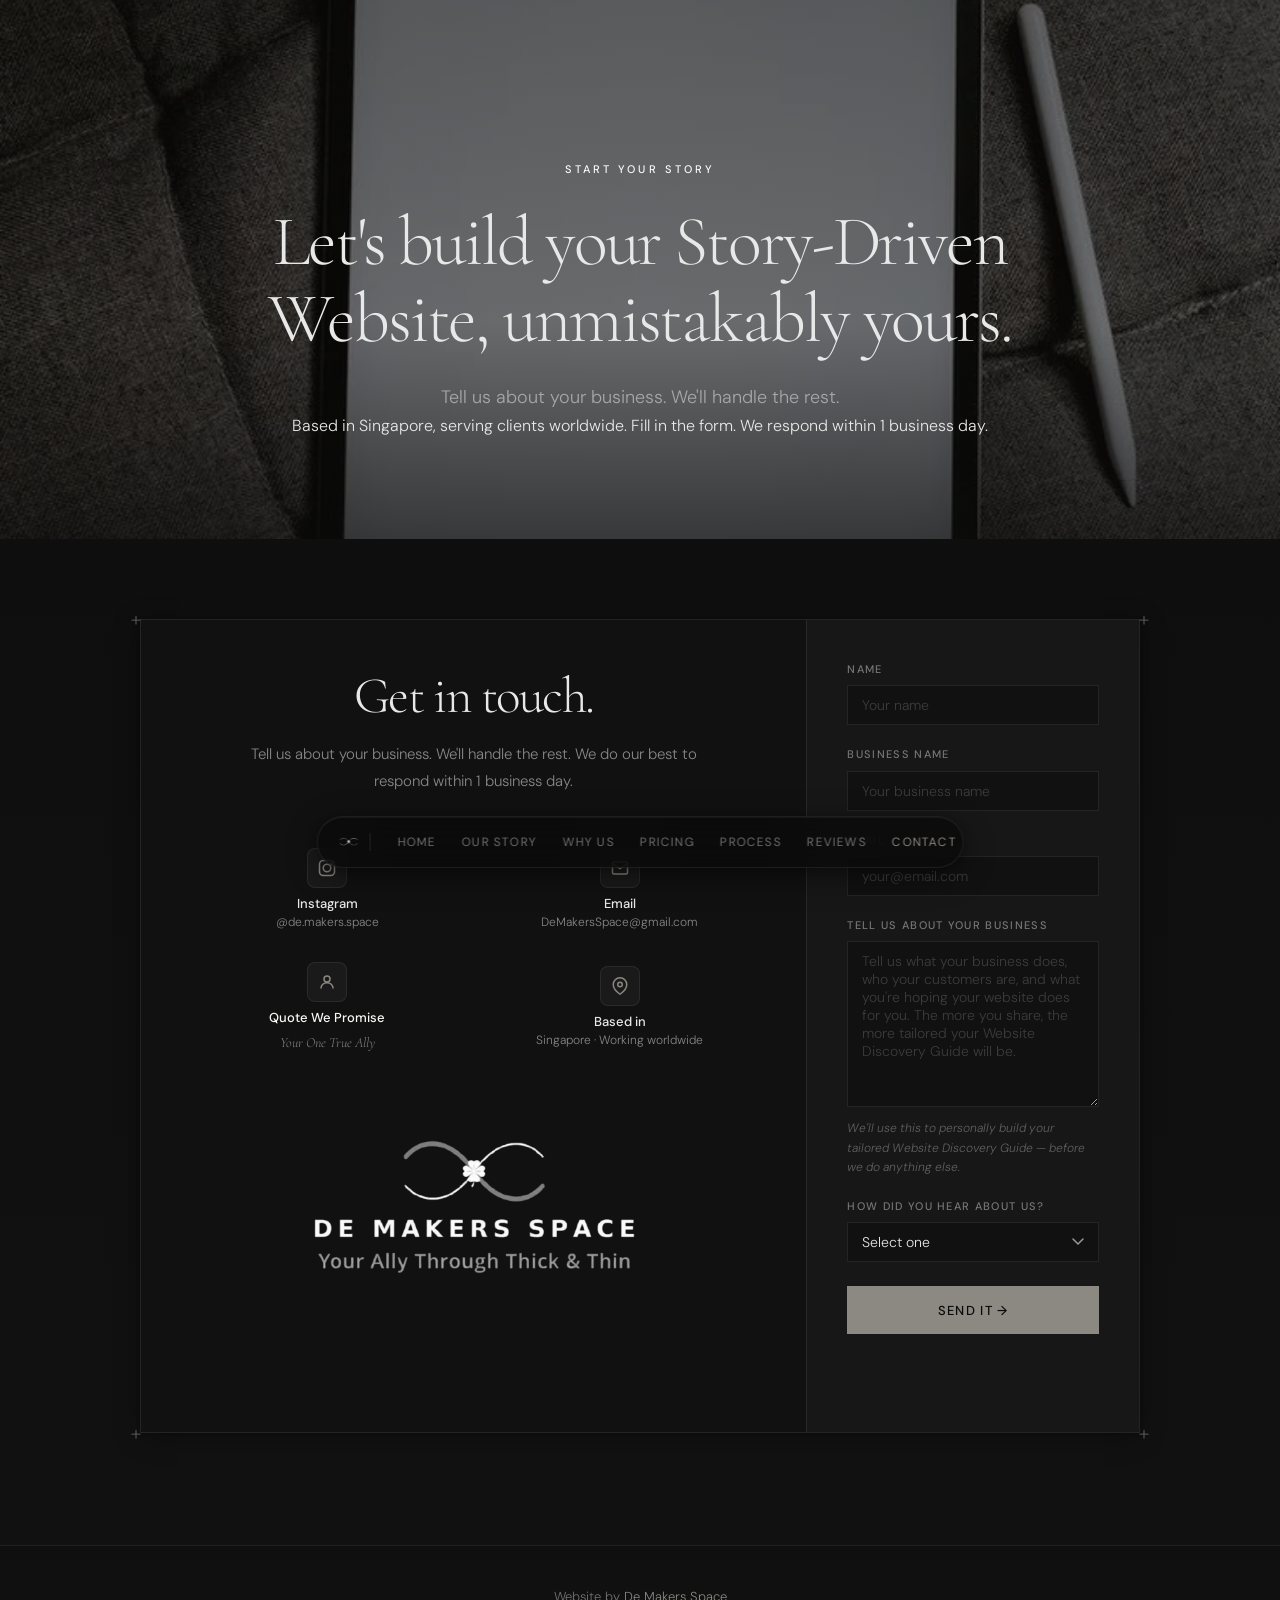
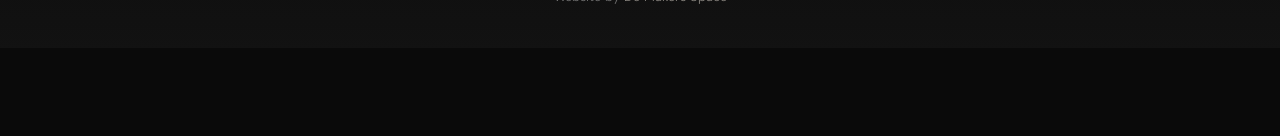
==== commit 2d519003: "Add files via upload" ====
--- a/contact.html
+++ b/contact.html
@@ -245,6 +245,14 @@
                   </div>
                 </div>
 
+                <div class="cc-item cc-item--alley">
+                  <div class="cc-icon-wrap" aria-hidden="true">
+                    <svg width="18" height="18" viewBox="0 0 24 24" fill="none" stroke="currentColor" stroke-width="2" stroke-linecap="round" stroke-linejoin="round"><circle cx="12" cy="8" r="4"/><path d="M4 20c0-4 3.6-7 8-7s8 3 8 7"/></svg>
+                  </div>
+                  <p class="cc-alley-promise">Quote We Promise</p>
+                  <p class="cc-alley-tagline">Your One True Ally</p>
+                </div>
+
                 <div class="cc-item">
                   <div class="cc-icon-wrap" aria-hidden="true">
                     <svg width="18" height="18" viewBox="0 0 24 24" fill="none" stroke="currentColor" stroke-width="2" stroke-linecap="round" stroke-linejoin="round"><path d="M21 10c0 7-9 13-9 13s-9-6-9-13a9 9 0 0 1 18 0z"/><circle cx="12" cy="10" r="3"/></svg>
@@ -297,7 +305,7 @@
               </div>
               <div class="form-field">
                 <label class="form-label" for="message">Tell us about your business</label>
-                <textarea class="form-input form-textarea" id="message" name="message" rows="4" required placeholder="Tell us what your business does, who your customers are, and what you're hoping your website does for you. The more you share, the more tailored your Website Discovery Guide will be." maxlength="3000" autocomplete="off" aria-describedby="message-error" aria-label="Tell us about your business"></textarea>
+                <textarea class="form-input form-textarea" id="message" name="message" rows="8" required placeholder="Tell us what your business does, who your customers are, and what you're hoping your website does for you. The more you share, the more tailored your Website Discovery Guide will be." maxlength="3000" autocomplete="off" aria-describedby="message-error" aria-label="Tell us about your business"></textarea>
                 <p class="form-field-note">We'll use this to personally build your tailored Website Discovery Guide — before we do anything else.</p>
                 <span class="form-error" id="message-error" aria-live="polite"></span>
               </div>
--- a/contact.css
+++ b/contact.css
@@ -150,6 +150,21 @@
 }
 .cc-item-value a:hover { color: var(--color-text); }
 
+.cc-alley-promise {
+  font-family: var(--font-body);
+  font-weight: 500;
+  font-size: 13px;
+  color: #FAF9F6;
+  line-height: 1.3;
+}
+.cc-alley-tagline {
+  font-family: var(--font-heading);
+  font-style: italic;
+  font-size: 0.875rem;
+  color: var(--color-muted);
+  line-height: 1.3;
+}
+
 .cc-brand-logo {
   display: block;
   width: 350px;
